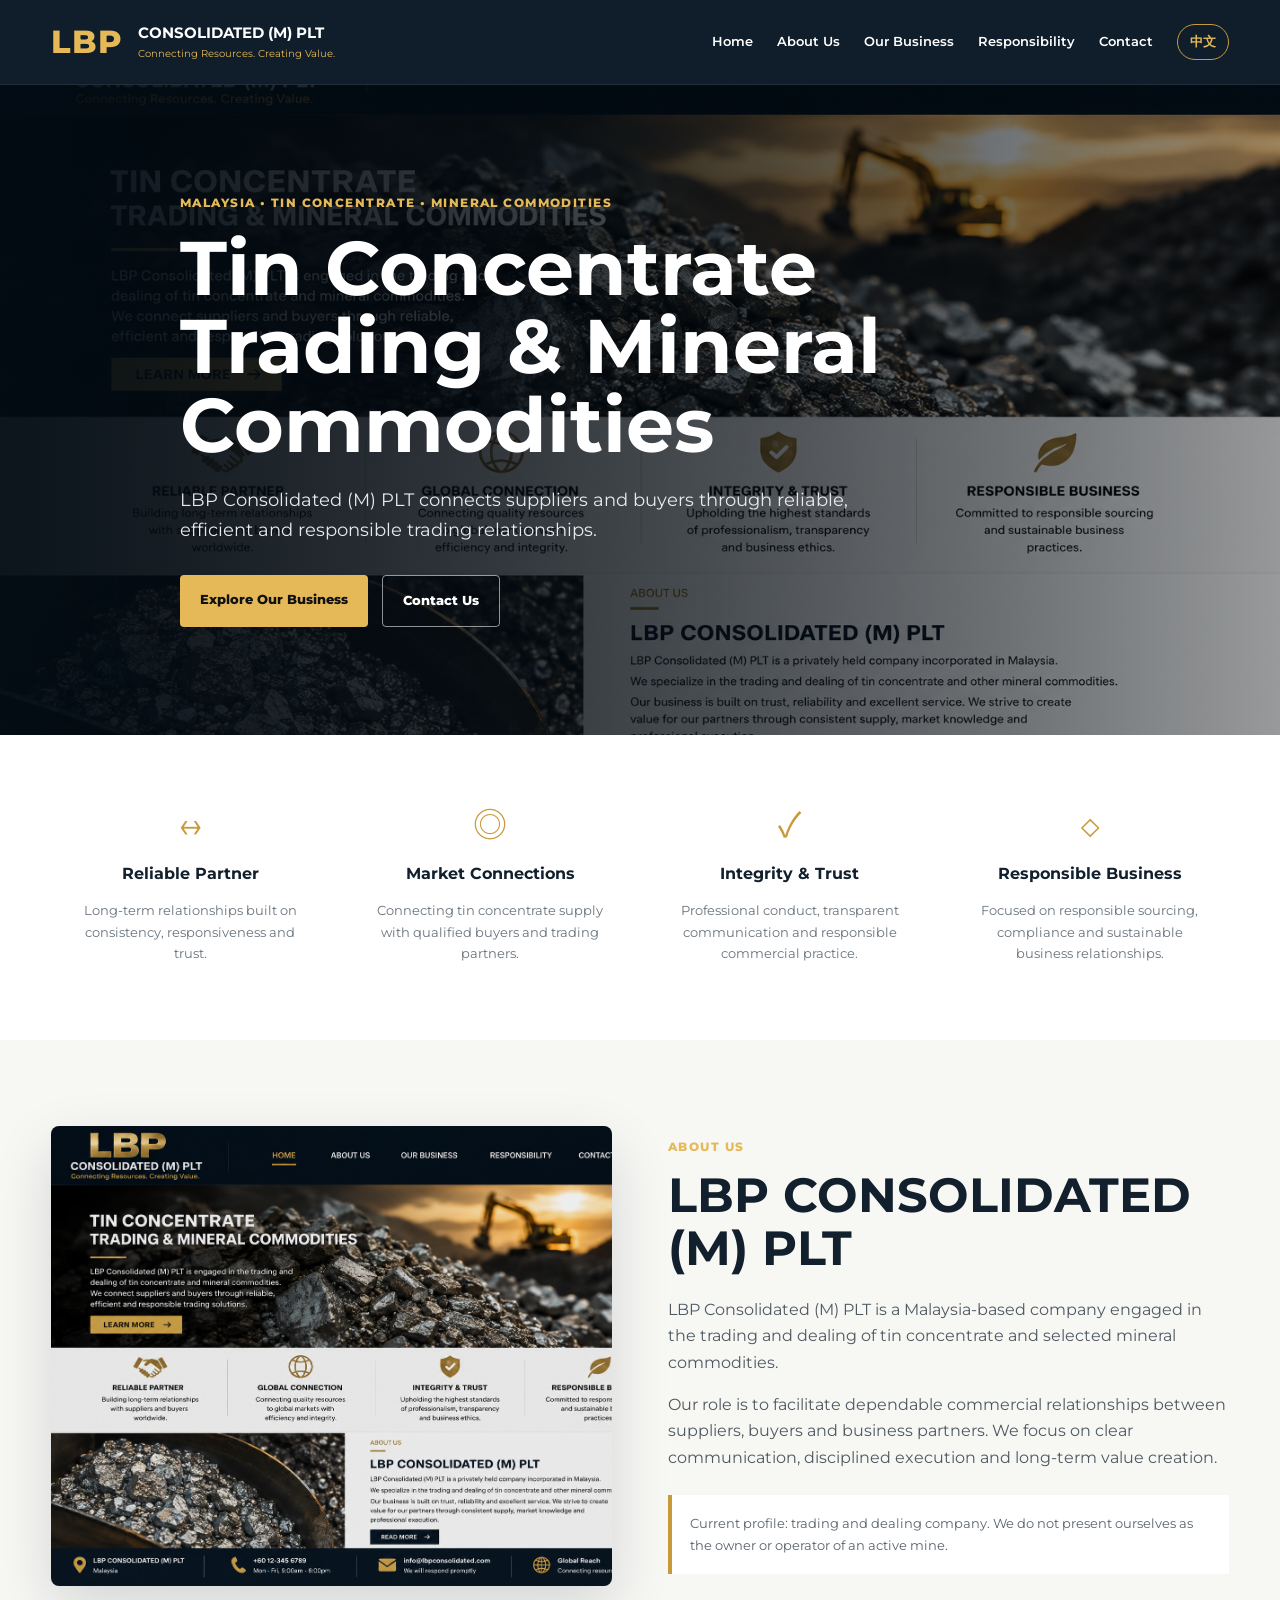
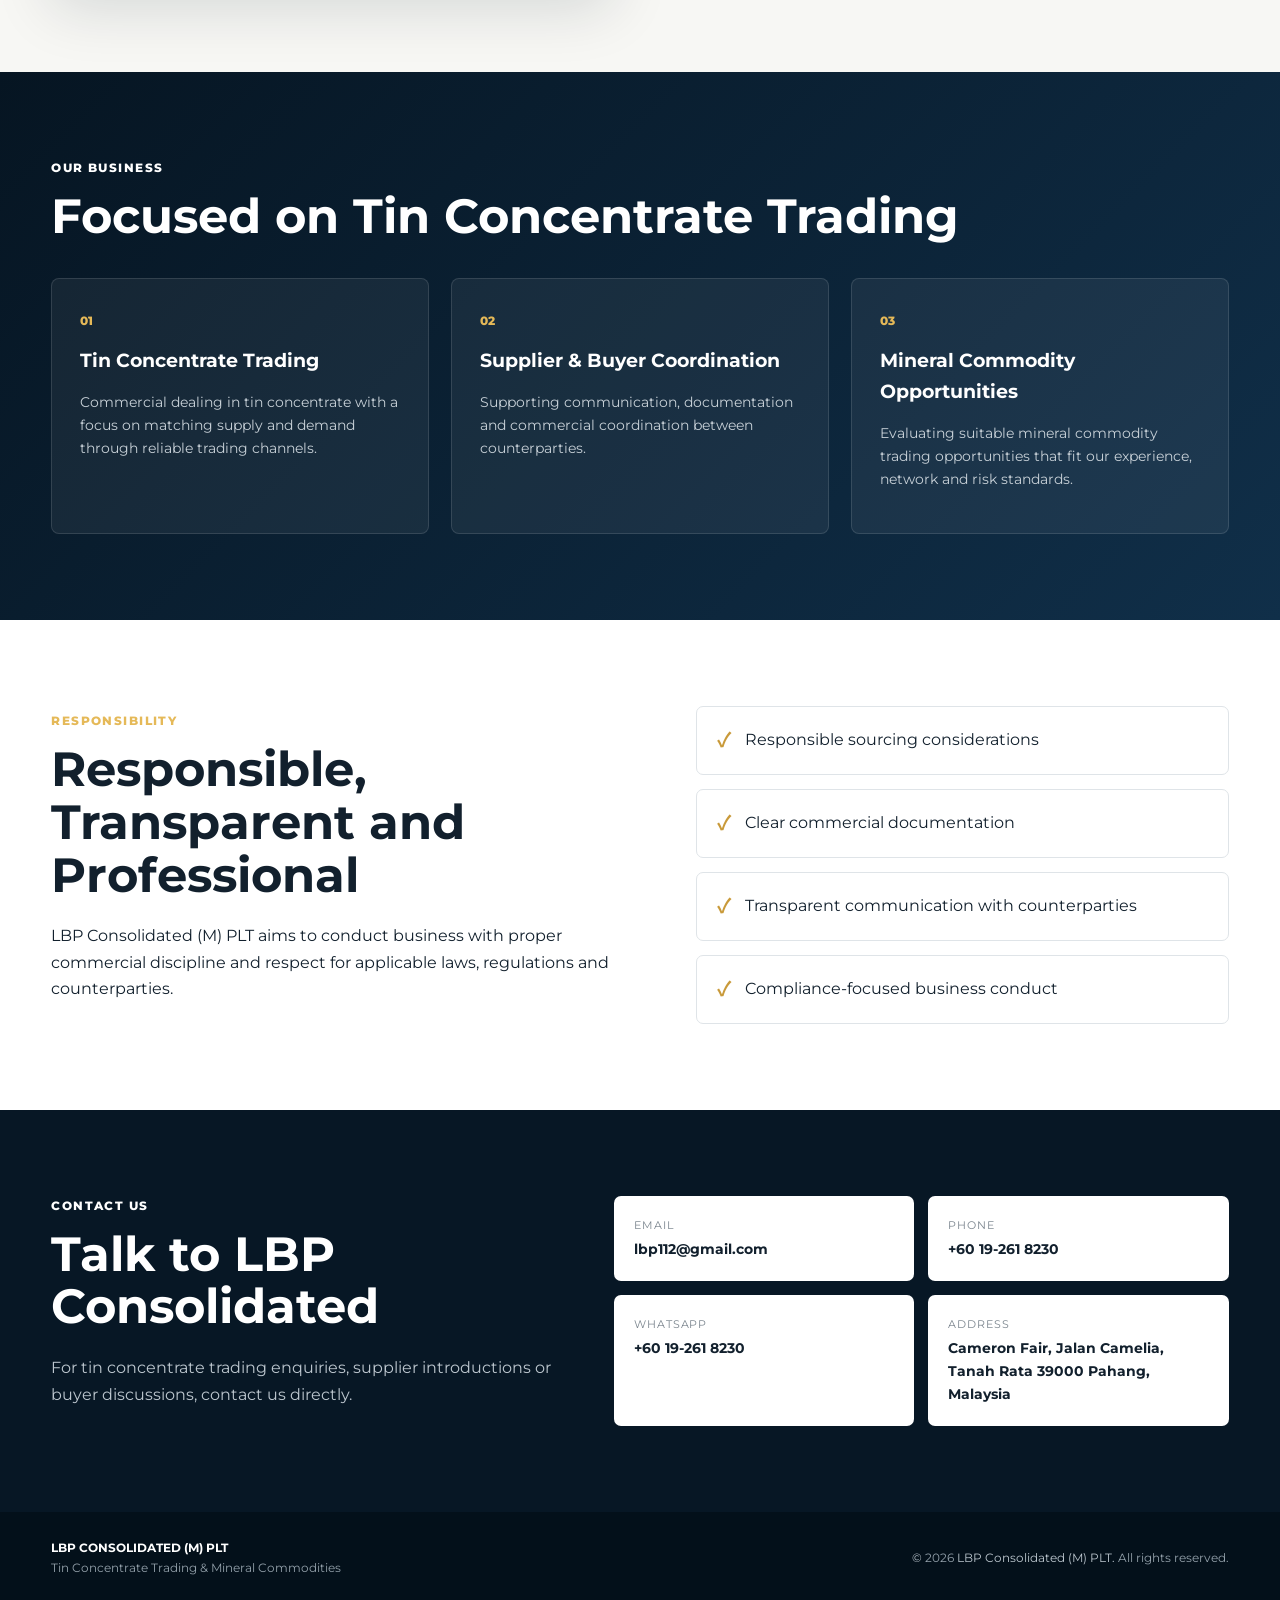
==== index.html @ ae603b6e "Add files via upload" ====
<!doctype html>
<html lang="en">
<head>
  <meta charset="utf-8" />
  <meta name="viewport" content="width=device-width, initial-scale=1" />
  <meta name="description" content="LBP Consolidated (M) PLT — Tin concentrate trading and mineral commodities dealing in Malaysia." />
  <title>LBP Consolidated (M) PLT | Tin Concentrate Trading</title>
  <link rel="preconnect" href="https://fonts.googleapis.com">
  <link rel="preconnect" href="https://fonts.gstatic.com" crossorigin>
  <link href="https://fonts.googleapis.com/css2?family=Noto+Sans+SC:wght@400;500;600;700;800&family=Montserrat:wght@400;500;600;700;800&display=swap" rel="stylesheet">
  <style>
:root{--navy:#061522;--navy2:#0b2235;--gold:#c99a3a;--gold2:#e5b958;--ink:#12202d;--muted:#68737d;--paper:#f7f7f4;--white:#fff;--line:#dfe4e8}*{box-sizing:border-box}html{scroll-behavior:smooth}body{margin:0;font-family:Montserrat,"Noto Sans SC",Arial,sans-serif;color:var(--ink);background:#fff;line-height:1.65}.container{width:min(1180px,92%);margin:auto}.site-header{position:sticky;top:0;z-index:20;background:rgba(6,21,34,.96);backdrop-filter:blur(10px);border-bottom:1px solid rgba(255,255,255,.08)}.nav-wrap{min-height:84px;display:flex;align-items:center;justify-content:space-between;gap:28px}.brand{display:flex;align-items:center;gap:15px;text-decoration:none;color:#fff}.brand-mark{font-weight:800;font-size:32px;letter-spacing:1px;color:var(--gold2);line-height:1}.brand-copy{display:flex;flex-direction:column;line-height:1.1}.brand-copy strong{font-size:15px}.brand-copy span{font-size:10px;color:var(--gold2);margin-top:6px}.nav-links{display:flex;align-items:center;gap:24px}.nav-links a{color:#fff;text-decoration:none;font-size:13px;font-weight:600}.nav-links a:hover{color:var(--gold2)}.lang-btn{border:1px solid var(--gold);background:transparent;color:var(--gold2);padding:8px 12px;border-radius:999px;cursor:pointer;font-weight:700}.menu-toggle{display:none;background:none;border:0;color:#fff;font-size:28px}.hero{position:relative;min-height:650px;display:flex;align-items:center;background:linear-gradient(90deg,rgba(0,0,0,.75),rgba(0,0,0,.25)),url('[data-uri]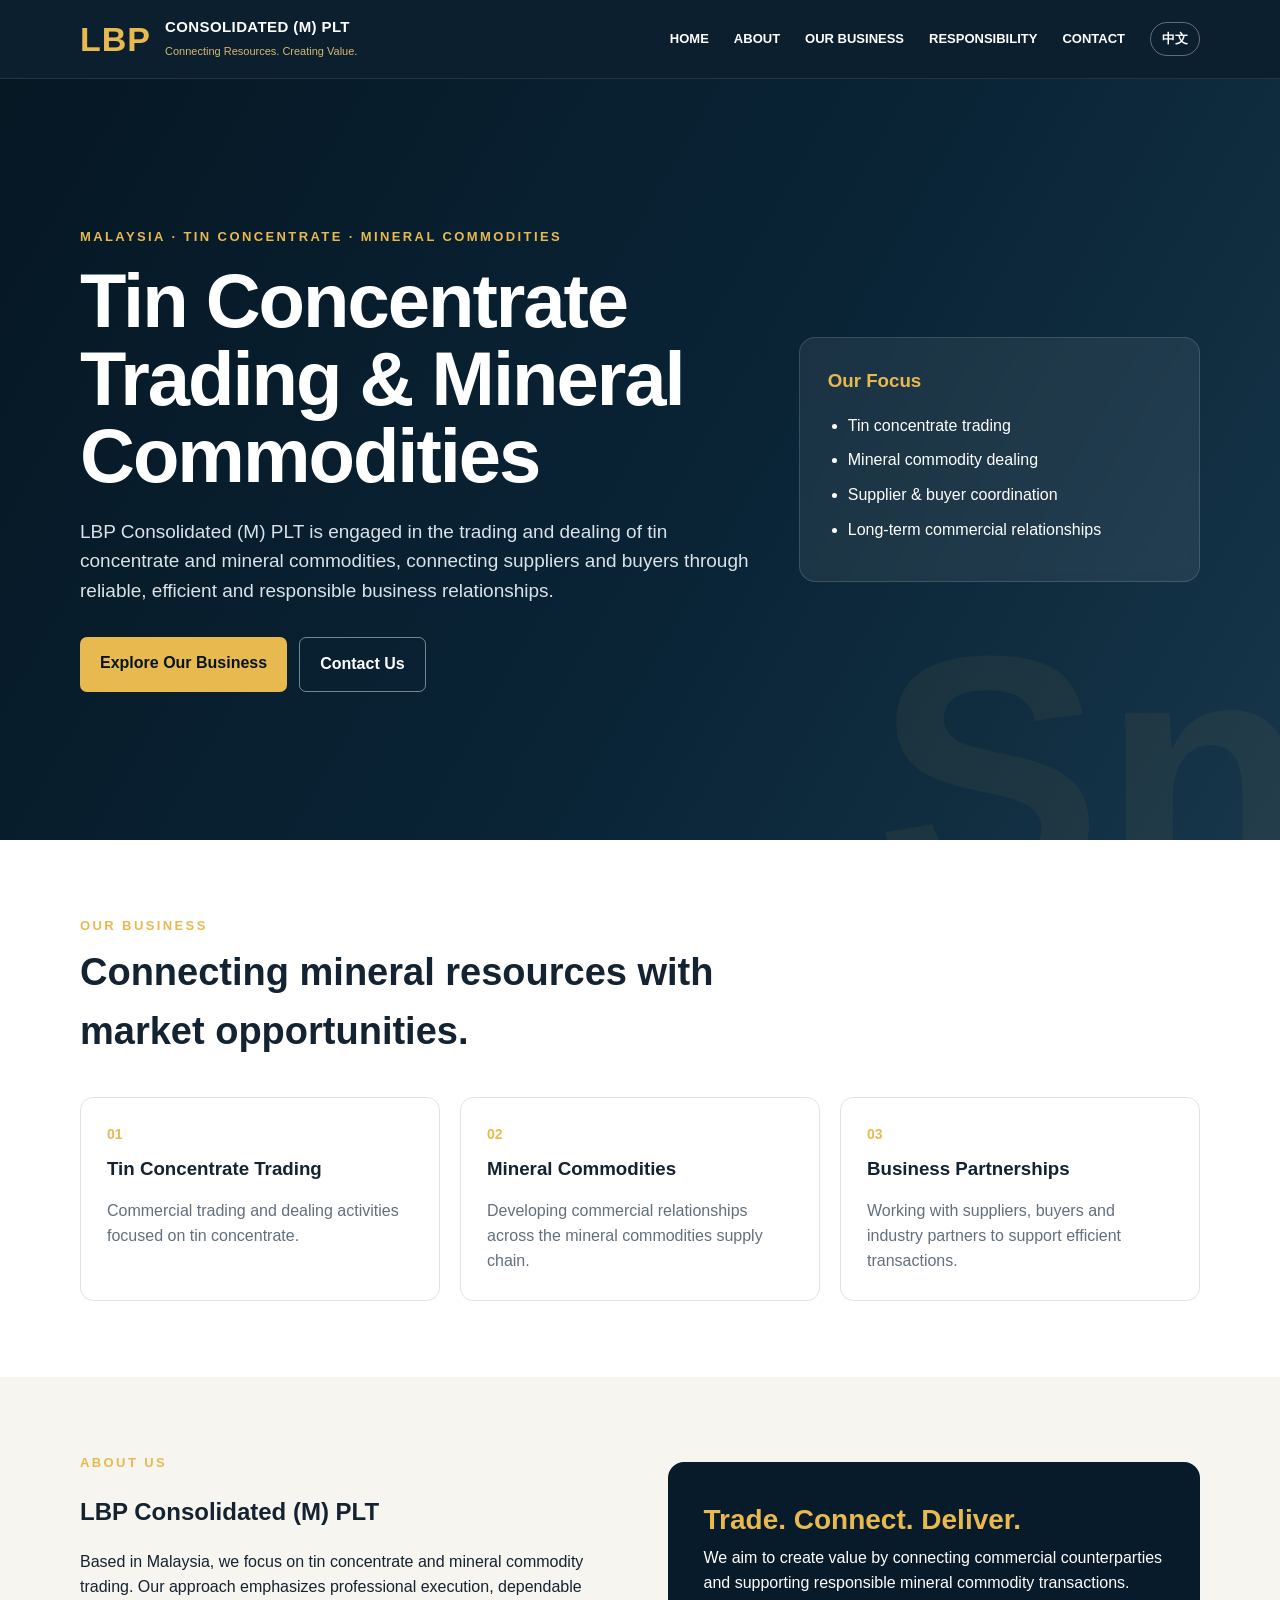
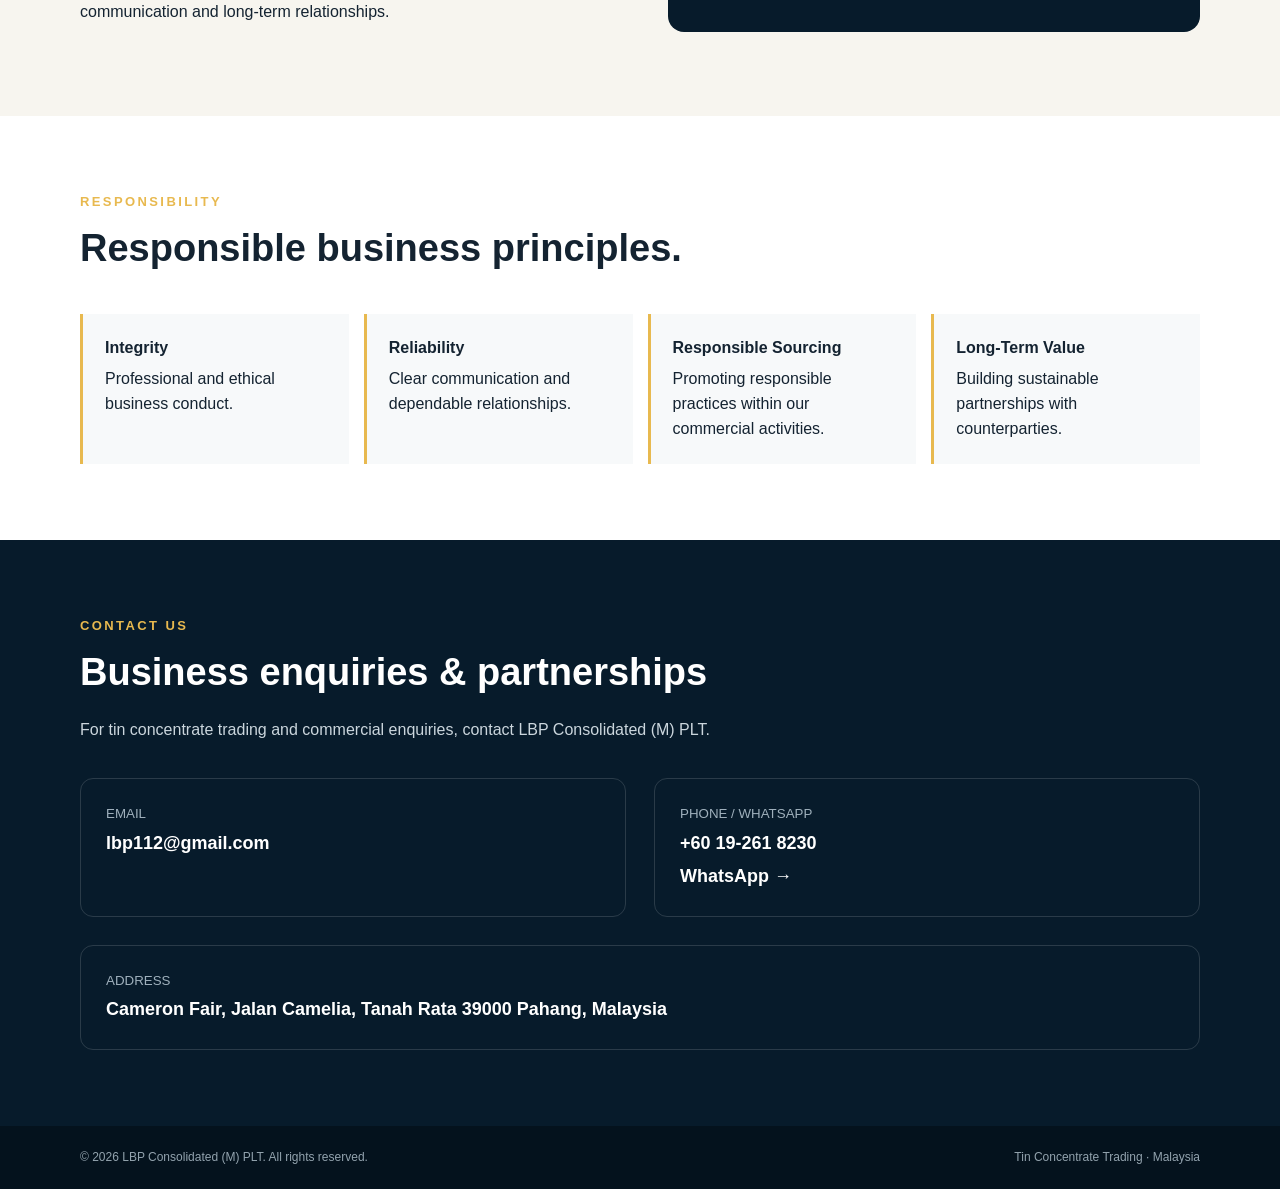
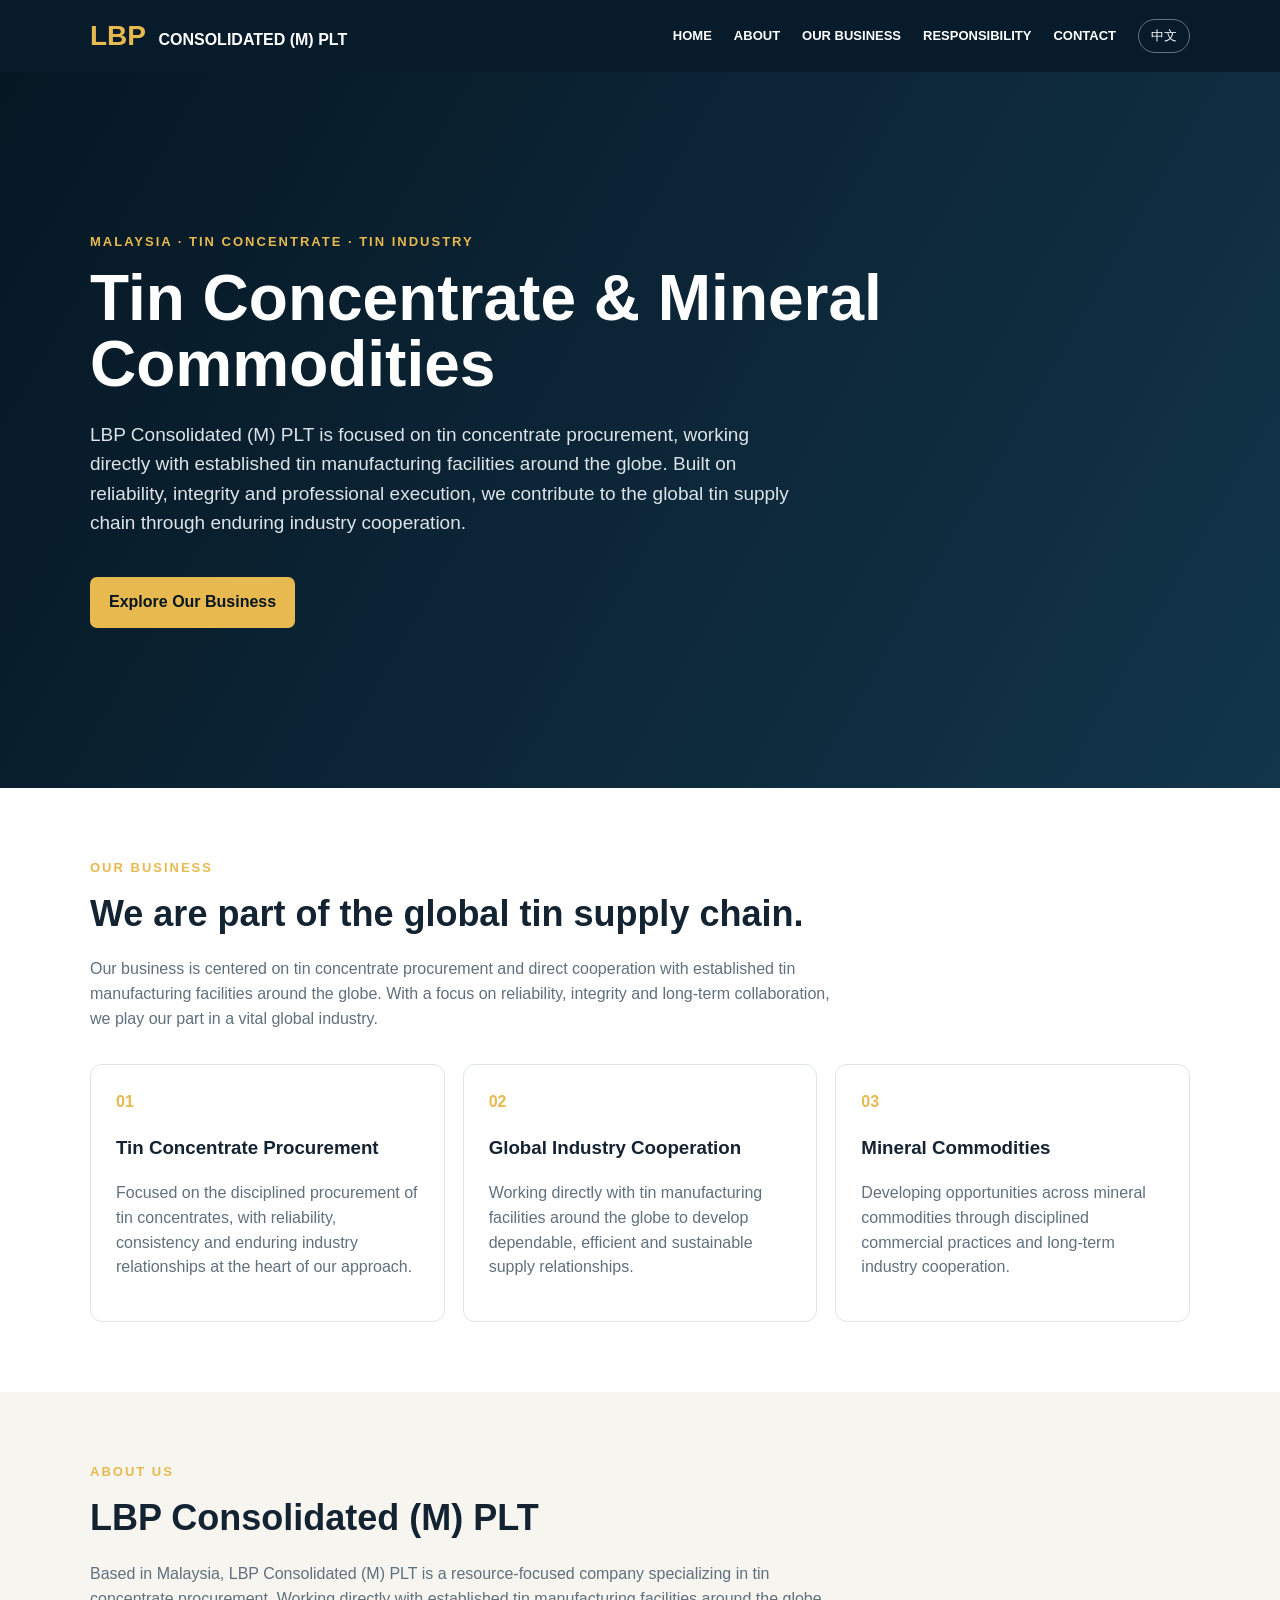
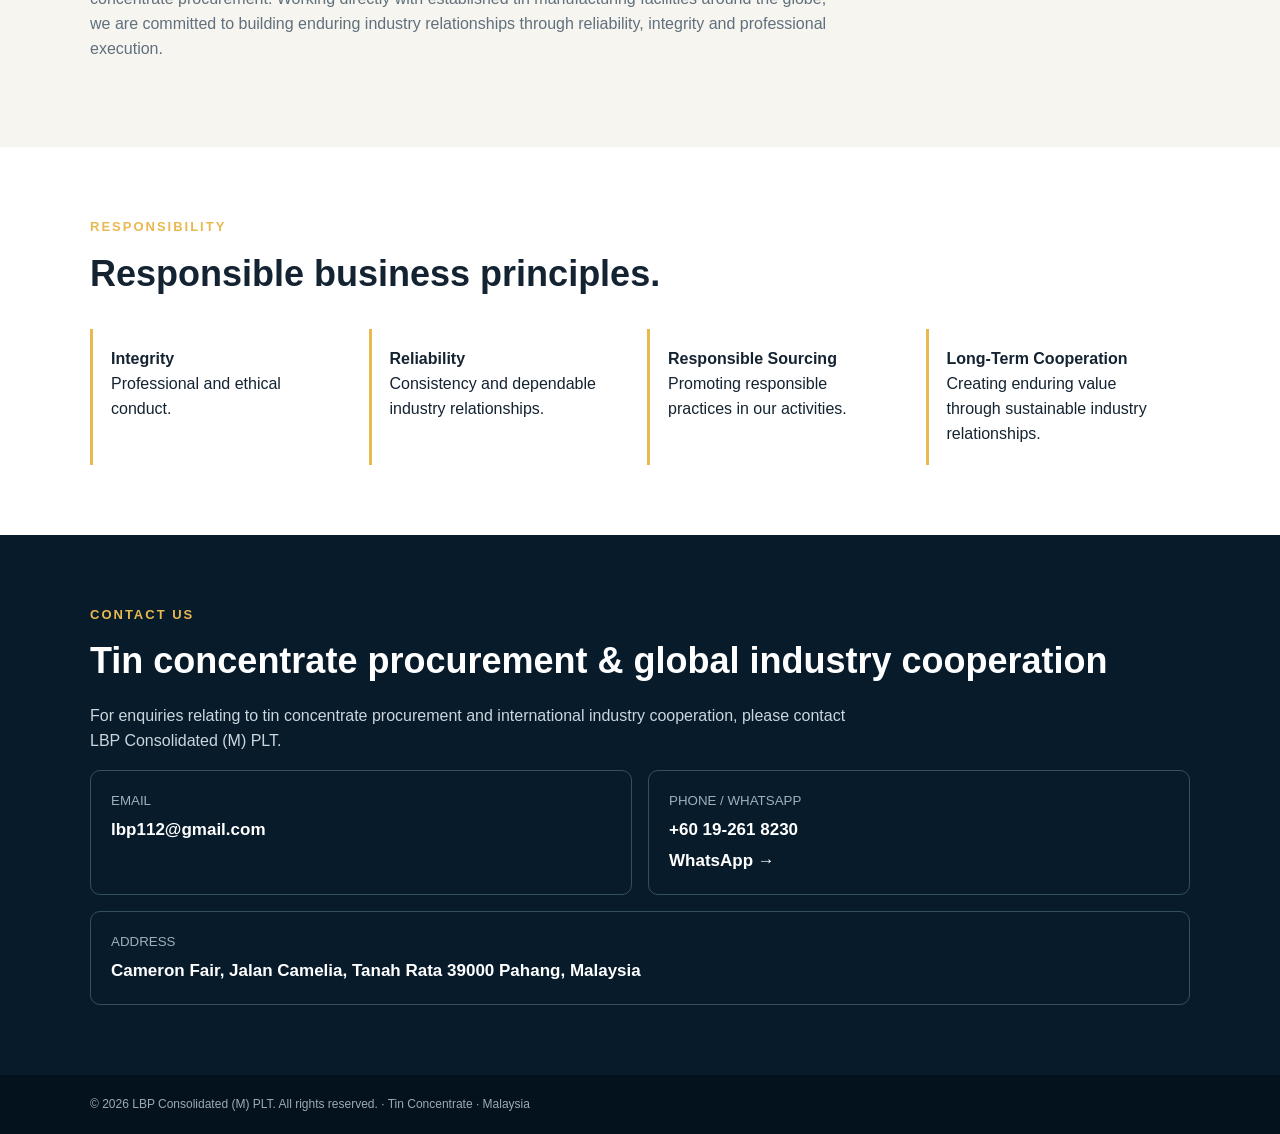
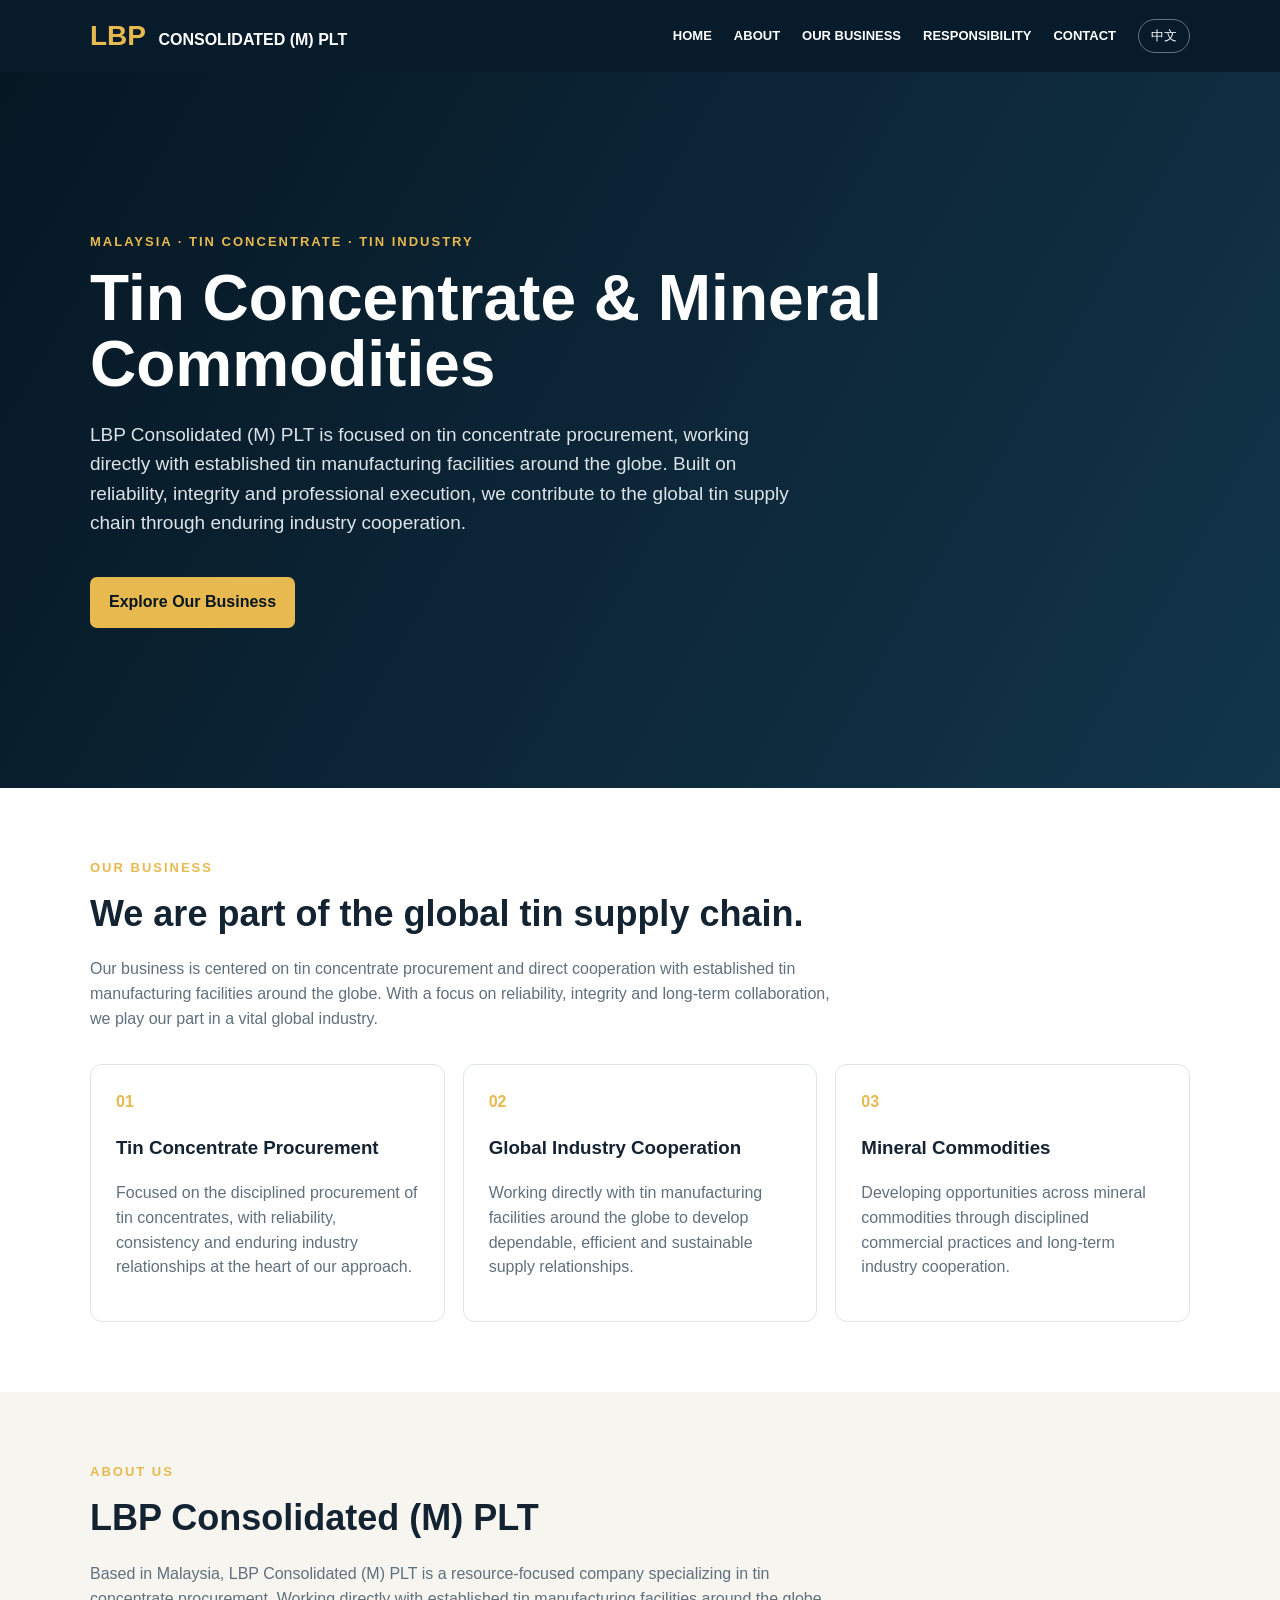
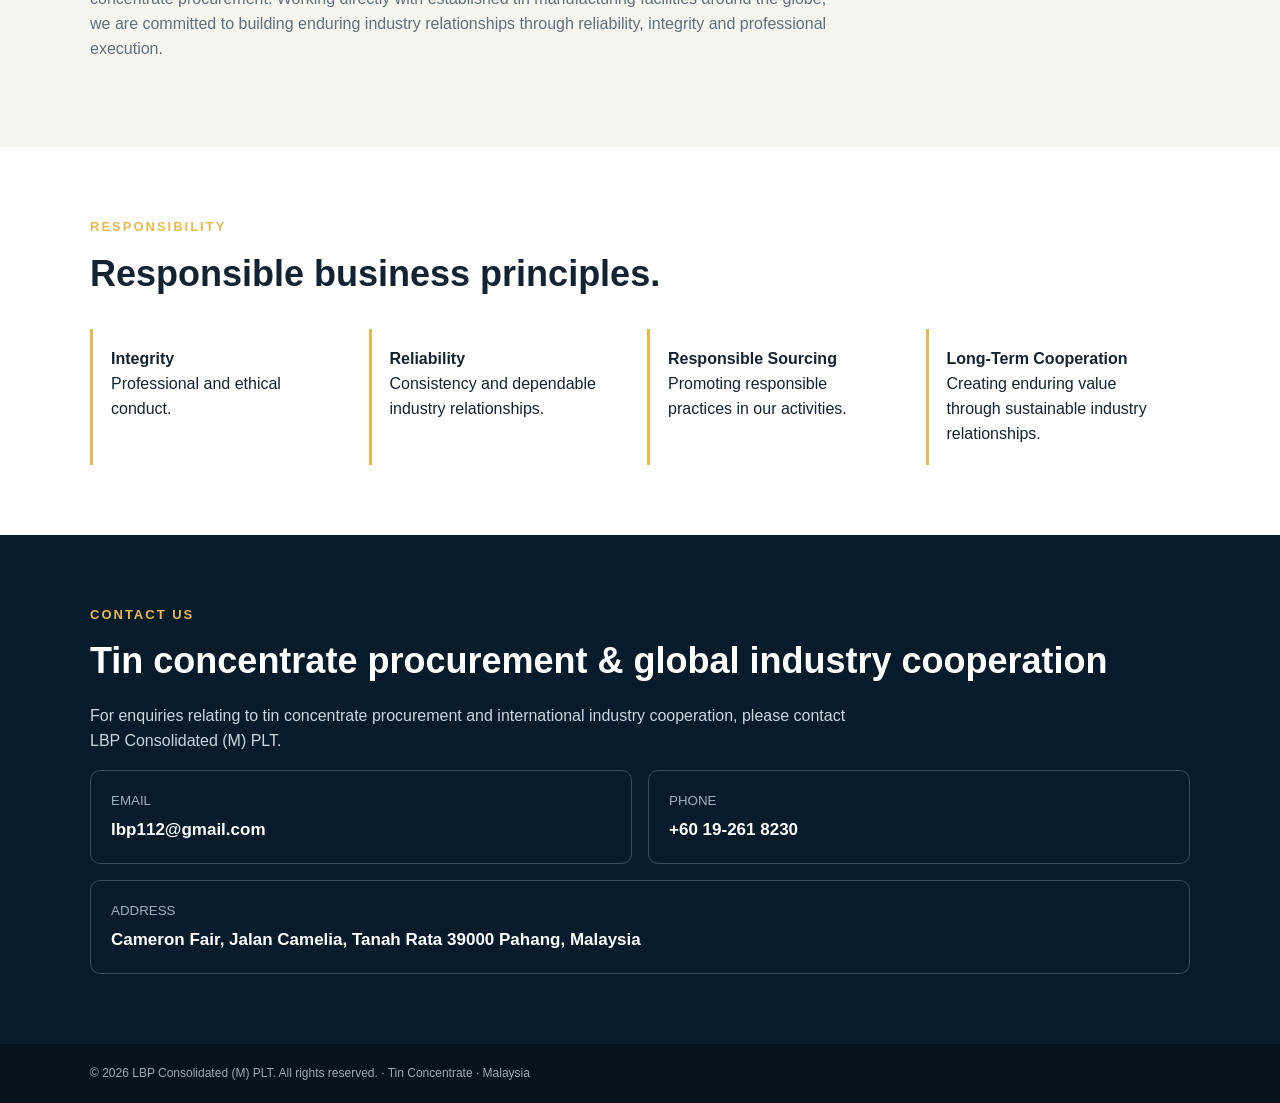
